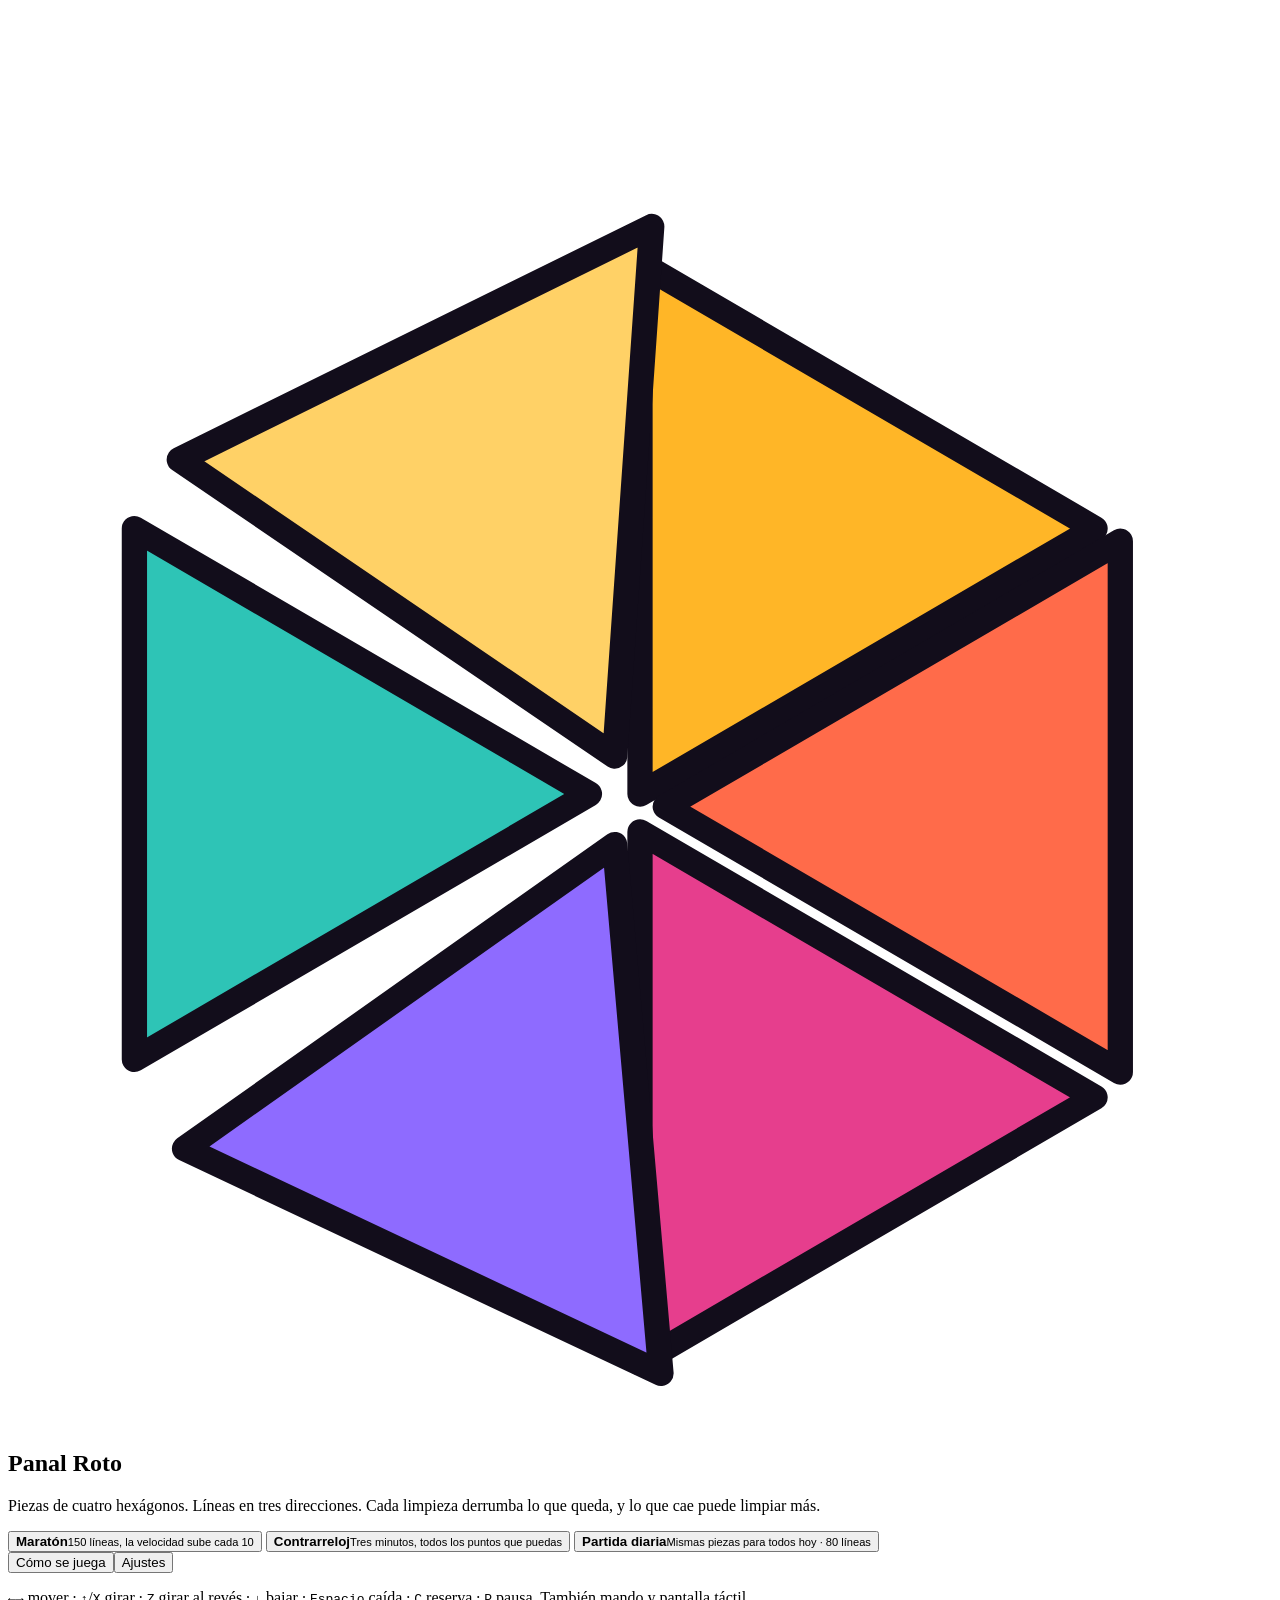
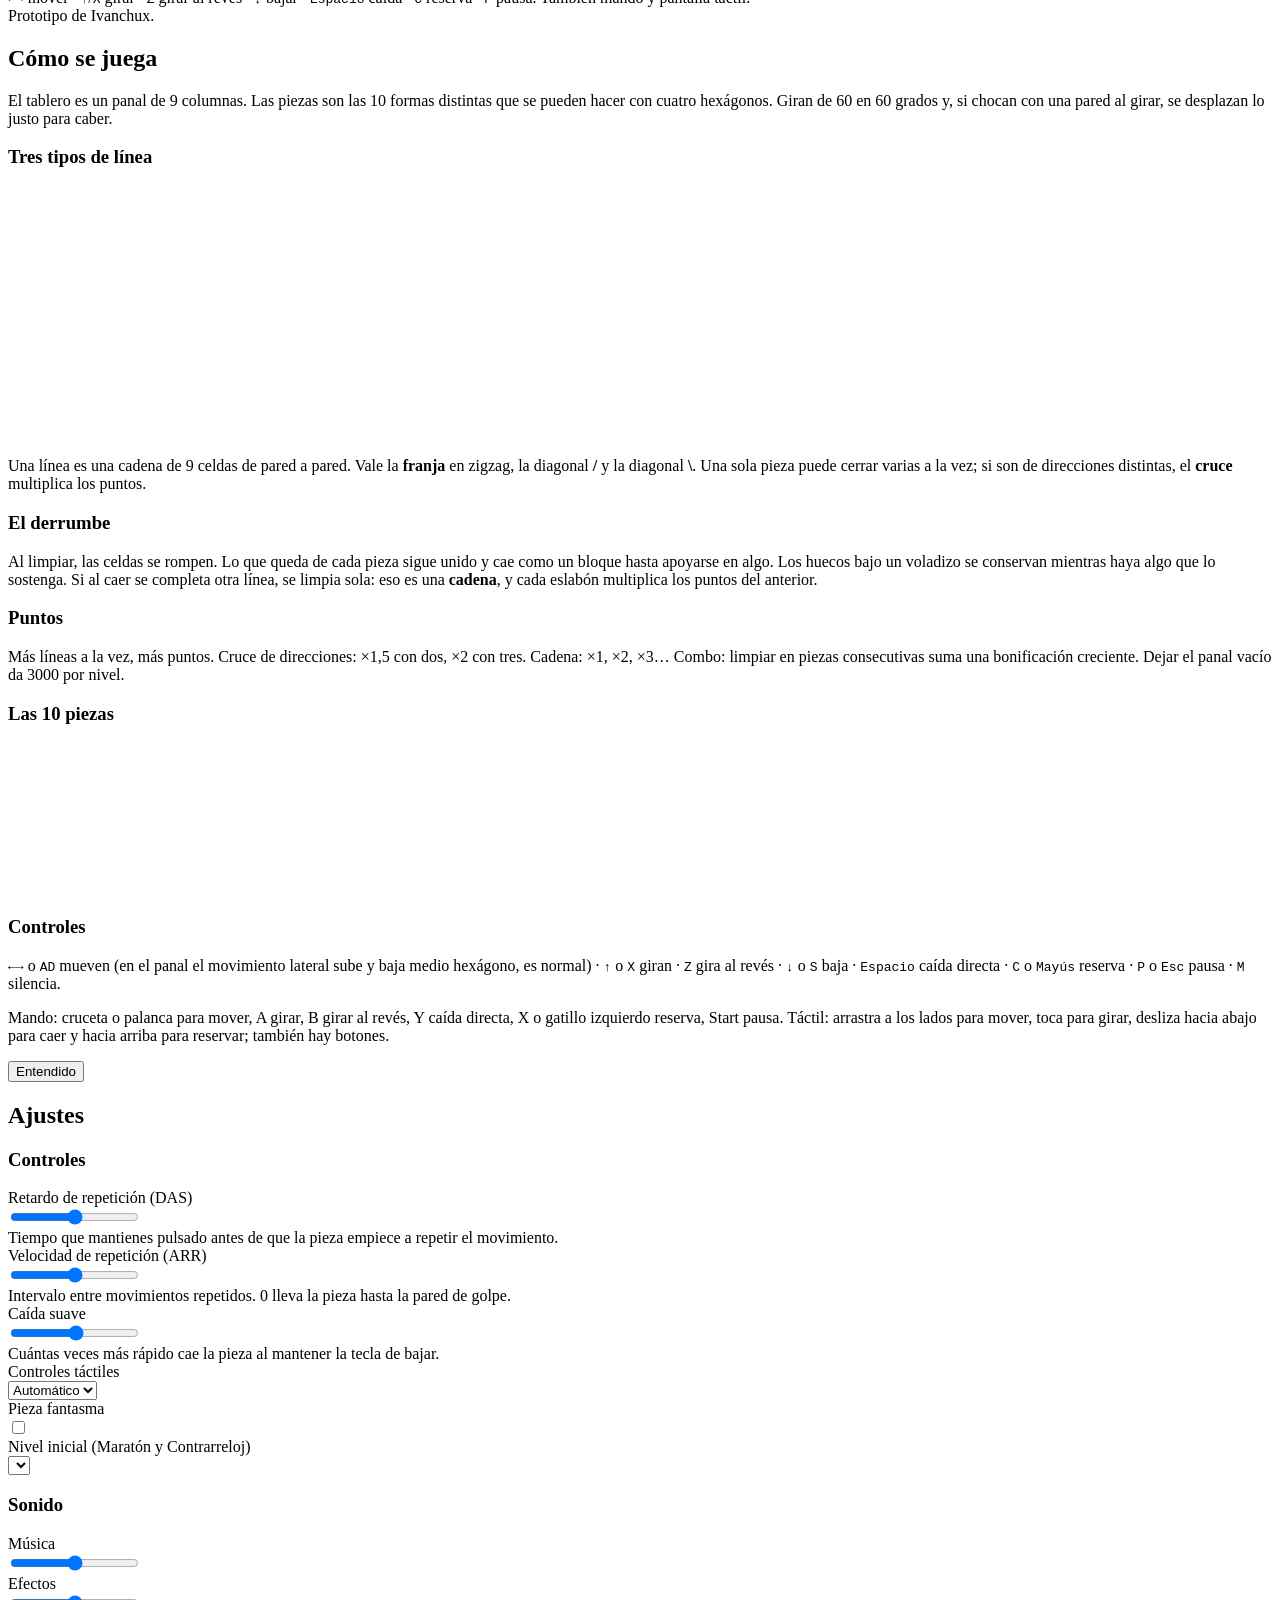
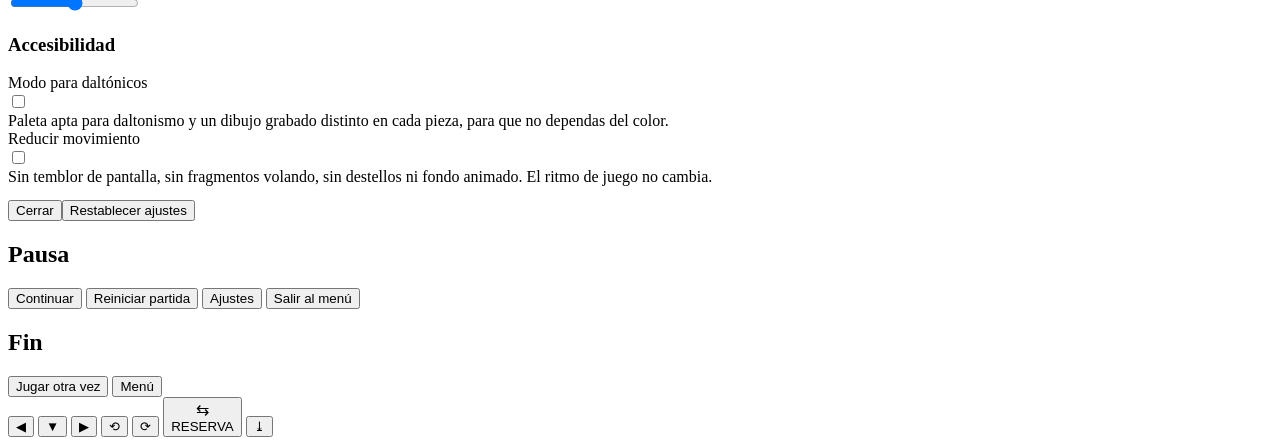
==== src/template.html @ 400edb69 "Add files via upload" ====
<!doctype html>
<html lang="es">
<head>
<meta charset="utf-8">
<meta name="viewport" content="width=device-width,initial-scale=1,viewport-fit=cover,user-scalable=no">
<title>Panal Roto</title>
<meta name="description" content="Panal Roto: puzle de caída sobre rejilla hexagonal. Líneas en tres direcciones y derrumbe en cadena. Por Ivanchux.">
<meta name="theme-color" content="#120d1b">
<link rel="icon" href="data:image/svg+xml,%3Csvg xmlns='http://www.w3.org/2000/svg' viewBox='-50 -50 100 100'%3E%3Cpath d='M0-42 36-21 0 0z' fill='%23ffb627'/%3E%3Cpath d='M36-21 36 21 0 0z' fill='%23ff6b4a'/%3E%3Cpath d='M36 21 0 42 0 0z' fill='%23e63e8d'/%3E%3Cpath d='M0 42-36 21 0 0z' fill='%238e6bff'/%3E%3Cpath d='M-36 21-36-21 0 0z' fill='%232ec4b6'/%3E%3C/svg%3E">
<style>
/*@@css@@*/
</style>
</head>
<body>
<div id="app">
  <div id="stage">
    <canvas id="cv" aria-label="Tablero de Panal Roto"></canvas>
    <div id="live" class="sr" role="status" aria-live="polite"></div>

    <!-- MENÚ -->
    <section id="menu" class="overlay on" aria-labelledby="t-menu">
      <div class="card">
        <div class="logo">
          <svg viewBox="-50 -50 100 100" aria-hidden="true">
            <g stroke="#120d1b" stroke-width="2" stroke-linejoin="round">
              <path d="M0-42 36-21 0 0z" fill="#ffb627"/>
              <path d="M38-20 38 22 2 1z" fill="#ff6b4a"/>
              <path d="M36 21 0 42 0 0z" fill="#e63e8d" transform="translate(0 3)"/>
              <path d="M0 42-36 21 0 0z" fill="#8e6bff" transform="translate(-2 4) rotate(-5 0 0)"/>
              <path d="M-36 21-36-21 0 0z" fill="#2ec4b6" transform="translate(-4 0)"/>
              <path d="M-36-21 0-42 0 0z" fill="#ffd166" transform="translate(-2 -3) rotate(4 0 0)"/>
            </g>
          </svg>
          <h1 id="t-menu">Panal Roto</h1>
        </div>
        <p class="tag">Piezas de cuatro hexágonos. Líneas en tres direcciones. Cada limpieza derrumba lo que queda, y lo que cae puede limpiar más.</p>
        <div class="stack">
          <button class="primary modebtn" data-mode="maraton"><span><b>Maratón</b><small>150 líneas, la velocidad sube cada 10</small></span><span class="best" id="best-maraton"></span></button>
          <button class="modebtn" data-mode="contrarreloj"><span><b>Contrarreloj</b><small>Tres minutos, todos los puntos que puedas</small></span><span class="best" id="best-contrarreloj"></span></button>
          <button class="modebtn" data-mode="diaria"><span><b>Partida diaria</b><small id="daily-sub">Mismas piezas para todos hoy · 80 líneas</small></span><span class="best" id="best-diaria"></span></button>
          <div class="row"><button id="b-how" style="flex:1">Cómo se juega</button><button id="b-set" style="flex:1">Ajustes</button></div>
        </div>
        <p class="foot"><kbd>←</kbd><kbd>→</kbd> mover · <kbd>↑</kbd>/<kbd>X</kbd> girar · <kbd>Z</kbd> girar al revés · <kbd>↓</kbd> bajar · <kbd>Espacio</kbd> caída · <kbd>C</kbd> reserva · <kbd>P</kbd> pausa. También mando y pantalla táctil.<br>Prototipo de Ivanchux.</p>
      </div>
    </section>

    <!-- CÓMO SE JUEGA -->
    <section id="how" class="overlay" aria-labelledby="t-how">
      <div class="card wide">
        <h2 id="t-how">Cómo se juega</h2>
        <p>El tablero es un panal de 9 columnas. Las piezas son las 10 formas distintas que se pueden hacer con cuatro hexágonos. Giran de 60 en 60 grados y, si chocan con una pared al girar, se desplazan lo justo para caber.</p>
        <h3>Tres tipos de línea</h3>
        <canvas id="how-lines" class="mini" width="720" height="250" aria-label="Los tres tipos de línea: franja, diagonal hacia arriba y diagonal hacia abajo"></canvas>
        <p>Una línea es una cadena de 9 celdas de pared a pared. Vale la <b>franja</b> en zigzag, la diagonal <b>/</b> y la diagonal <b>\</b>. Una sola pieza puede cerrar varias a la vez; si son de direcciones distintas, el <b>cruce</b> multiplica los puntos.</p>
        <h3>El derrumbe</h3>
        <p>Al limpiar, las celdas se rompen. Lo que queda de cada pieza sigue unido y cae como un bloque hasta apoyarse en algo. Los huecos bajo un voladizo se conservan mientras haya algo que lo sostenga. Si al caer se completa otra línea, se limpia sola: eso es una <b>cadena</b>, y cada eslabón multiplica los puntos del anterior.</p>
        <h3>Puntos</h3>
        <p>Más líneas a la vez, más puntos. Cruce de direcciones: ×1,5 con dos, ×2 con tres. Cadena: ×1, ×2, ×3… Combo: limpiar en piezas consecutivas suma una bonificación creciente. Dejar el panal vacío da 3000 por nivel.</p>
        <h3>Las 10 piezas</h3>
        <canvas id="how-pieces" class="mini" width="720" height="150" aria-label="Las diez piezas"></canvas>
        <h3>Controles</h3>
        <p><kbd>←</kbd><kbd>→</kbd> o <kbd>A</kbd><kbd>D</kbd> mueven (en el panal el movimiento lateral sube y baja medio hexágono, es normal) · <kbd>↑</kbd> o <kbd>X</kbd> giran · <kbd>Z</kbd> gira al revés · <kbd>↓</kbd> o <kbd>S</kbd> baja · <kbd>Espacio</kbd> caída directa · <kbd>C</kbd> o <kbd>Mayús</kbd> reserva · <kbd>P</kbd> o <kbd>Esc</kbd> pausa · <kbd>M</kbd> silencia.</p>
        <p>Mando: cruceta o palanca para mover, A girar, B girar al revés, Y caída directa, X o gatillo izquierdo reserva, Start pausa. Táctil: arrastra a los lados para mover, toca para girar, desliza hacia abajo para caer y hacia arriba para reservar; también hay botones.</p>
        <div class="row" style="margin-top:12px"><button class="primary" data-close>Entendido</button></div>
      </div>
    </section>

    <!-- AJUSTES -->
    <section id="settings" class="overlay" aria-labelledby="t-set">
      <div class="card wide">
        <h2 id="t-set">Ajustes</h2>
        <h3>Controles</h3>
        <div class="set"><label for="s-das">Retardo de repetición (DAS)</label><div class="ctl"><input id="s-das" type="range" min="60" max="300" step="5"><span class="val" id="v-das"></span></div><div class="hint">Tiempo que mantienes pulsado antes de que la pieza empiece a repetir el movimiento.</div></div>
        <div class="set"><label for="s-arr">Velocidad de repetición (ARR)</label><div class="ctl"><input id="s-arr" type="range" min="0" max="120" step="5"><span class="val" id="v-arr"></span></div><div class="hint">Intervalo entre movimientos repetidos. 0 lleva la pieza hasta la pared de golpe.</div></div>
        <div class="set"><label for="s-soft">Caída suave</label><div class="ctl"><input id="s-soft" type="range" min="5" max="40" step="1"><span class="val" id="v-soft"></span></div><div class="hint">Cuántas veces más rápido cae la pieza al mantener la tecla de bajar.</div></div>
        <div class="set"><label for="s-touch">Controles táctiles</label><div class="ctl"><select id="s-touch"><option value="auto">Automático</option><option value="on">Siempre</option><option value="off">Nunca</option></select></div></div>
        <div class="set"><label for="s-ghost">Pieza fantasma</label><div class="ctl"><input id="s-ghost" type="checkbox"></div></div>
        <div class="set"><label for="s-level">Nivel inicial (Maratón y Contrarreloj)</label><div class="ctl"><select id="s-level"></select></div></div>
        <h3>Sonido</h3>
        <div class="set"><label for="s-mus">Música</label><div class="ctl"><input id="s-mus" type="range" min="0" max="100" step="1"><span class="val" id="v-mus"></span></div></div>
        <div class="set"><label for="s-sfx">Efectos</label><div class="ctl"><input id="s-sfx" type="range" min="0" max="100" step="1"><span class="val" id="v-sfx"></span></div></div>
        <h3>Accesibilidad</h3>
        <div class="set"><label for="s-cb">Modo para daltónicos</label><div class="ctl"><input id="s-cb" type="checkbox"></div><div class="hint">Paleta apta para daltonismo y un dibujo grabado distinto en cada pieza, para que no dependas del color.</div></div>
        <div class="set"><label for="s-rm">Reducir movimiento</label><div class="ctl"><input id="s-rm" type="checkbox"></div><div class="hint">Sin temblor de pantalla, sin fragmentos volando, sin destellos ni fondo animado. El ritmo de juego no cambia.</div></div>
        <div class="row" style="margin-top:14px"><button class="primary" data-close>Cerrar</button><button id="b-reset">Restablecer ajustes</button></div>
      </div>
    </section>

    <!-- PAUSA -->
    <section id="pause" class="overlay" aria-labelledby="t-pause">
      <div class="card">
        <h2 id="t-pause">Pausa</h2>
        <div class="stack">
          <button class="primary" id="p-resume">Continuar</button>
          <button id="p-restart">Reiniciar partida</button>
          <button id="p-set">Ajustes</button>
          <button id="p-menu">Salir al menú</button>
        </div>
      </div>
    </section>

    <!-- FIN -->
    <section id="over" class="overlay" aria-labelledby="t-over">
      <div class="card">
        <h2 id="t-over">Fin</h2>
        <p id="over-sub" class="tag" style="margin:0"></p>
        <table class="stats" id="over-stats"></table>
        <div class="stack">
          <button class="primary" id="o-again">Jugar otra vez</button>
          <button id="o-share" hidden>Copiar resultado</button>
          <button id="o-menu">Menú</button>
        </div>
      </div>
    </section>
  </div>

  <div id="touch" aria-label="Controles táctiles">
    <button data-act="left" aria-label="Mover a la izquierda">◀</button>
    <button data-act="down" aria-label="Bajar">▼</button>
    <button data-act="right" aria-label="Mover a la derecha">▶</button>
    <button data-act="ccw" class="act" aria-label="Girar al revés">⟲</button>
    <button data-act="cw" class="act" aria-label="Girar">⟳</button>
    <button data-act="hold" class="act" aria-label="Reserva"><div style="font-size:16px">⇆</div><span>RESERVA</span></button>
    <button data-act="drop" class="act" aria-label="Caída directa">⤓</button>
  </div>
</div>

<script id="engine">
/*@@engine@@*/
</script>
<script id="juego">
/*@@render@@*/
/*@@audio@@*/
/*@@app@@*/
</script>
</body>
</html>
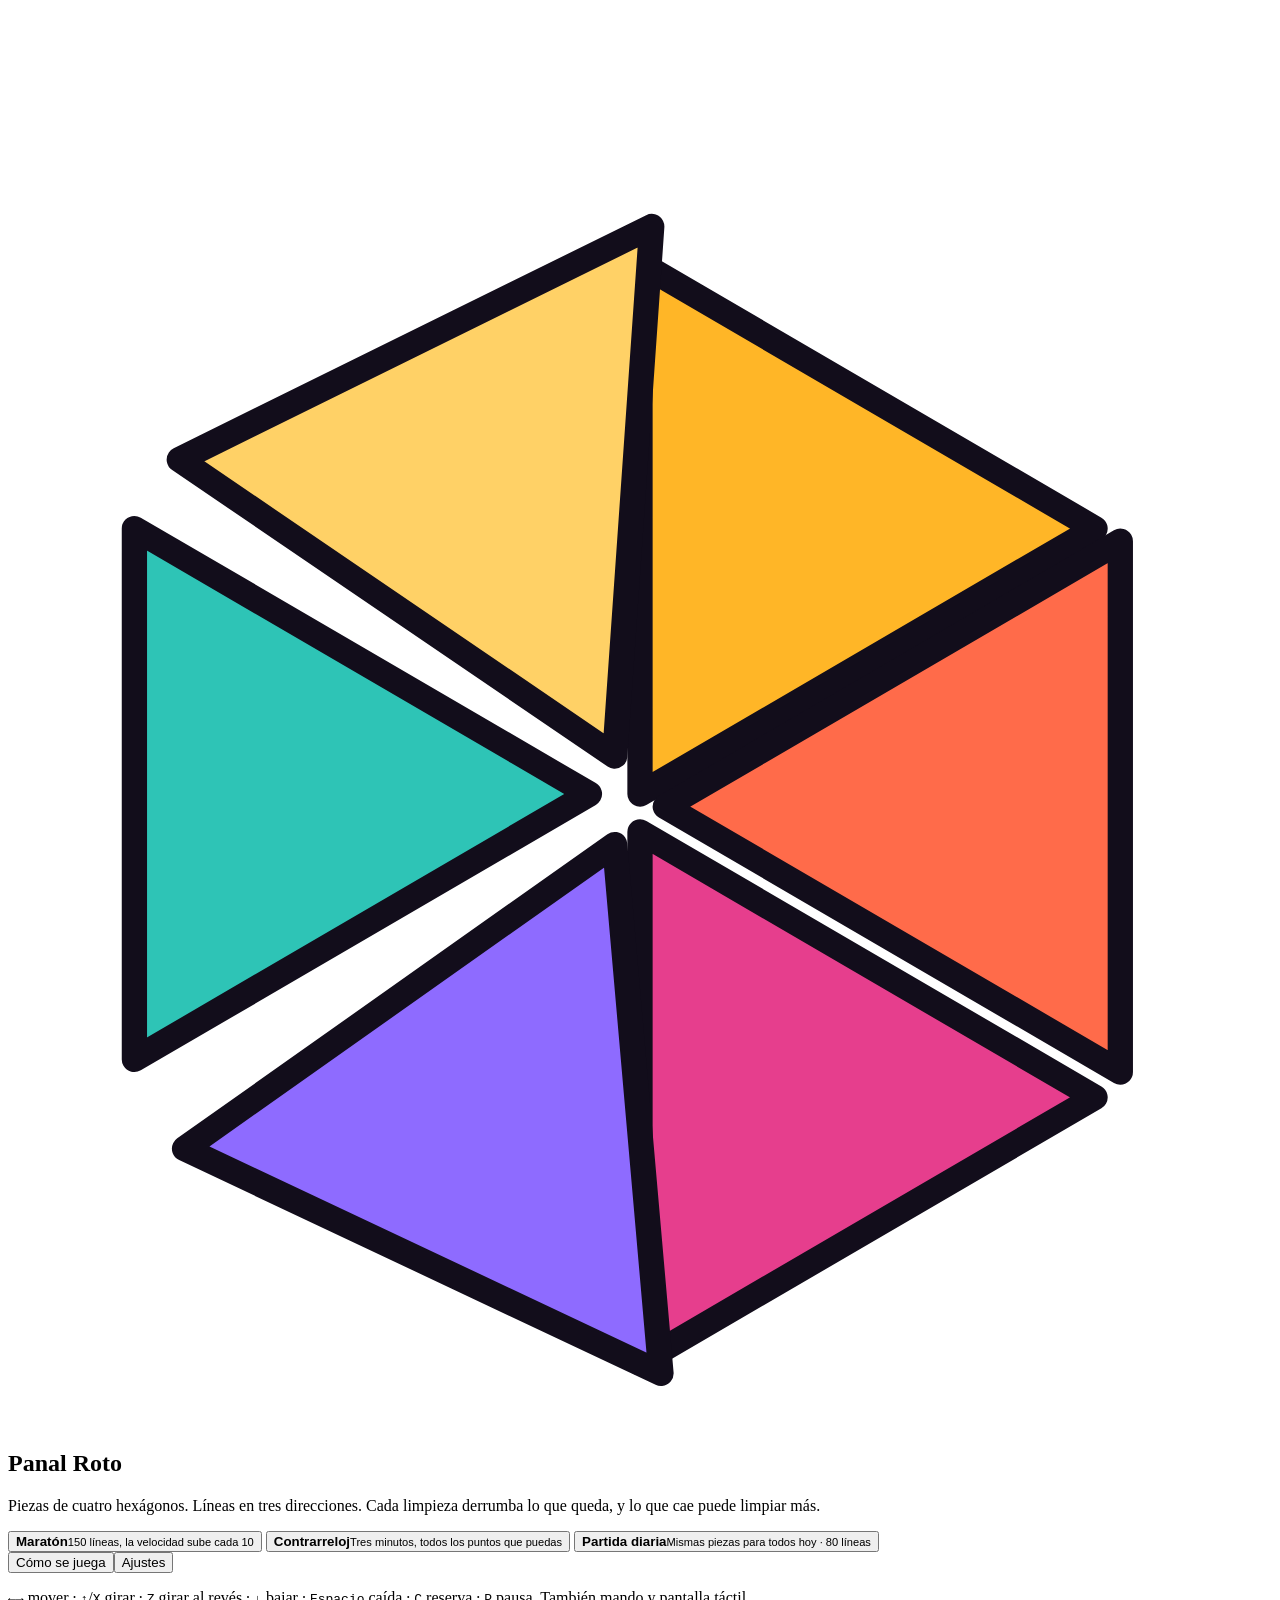
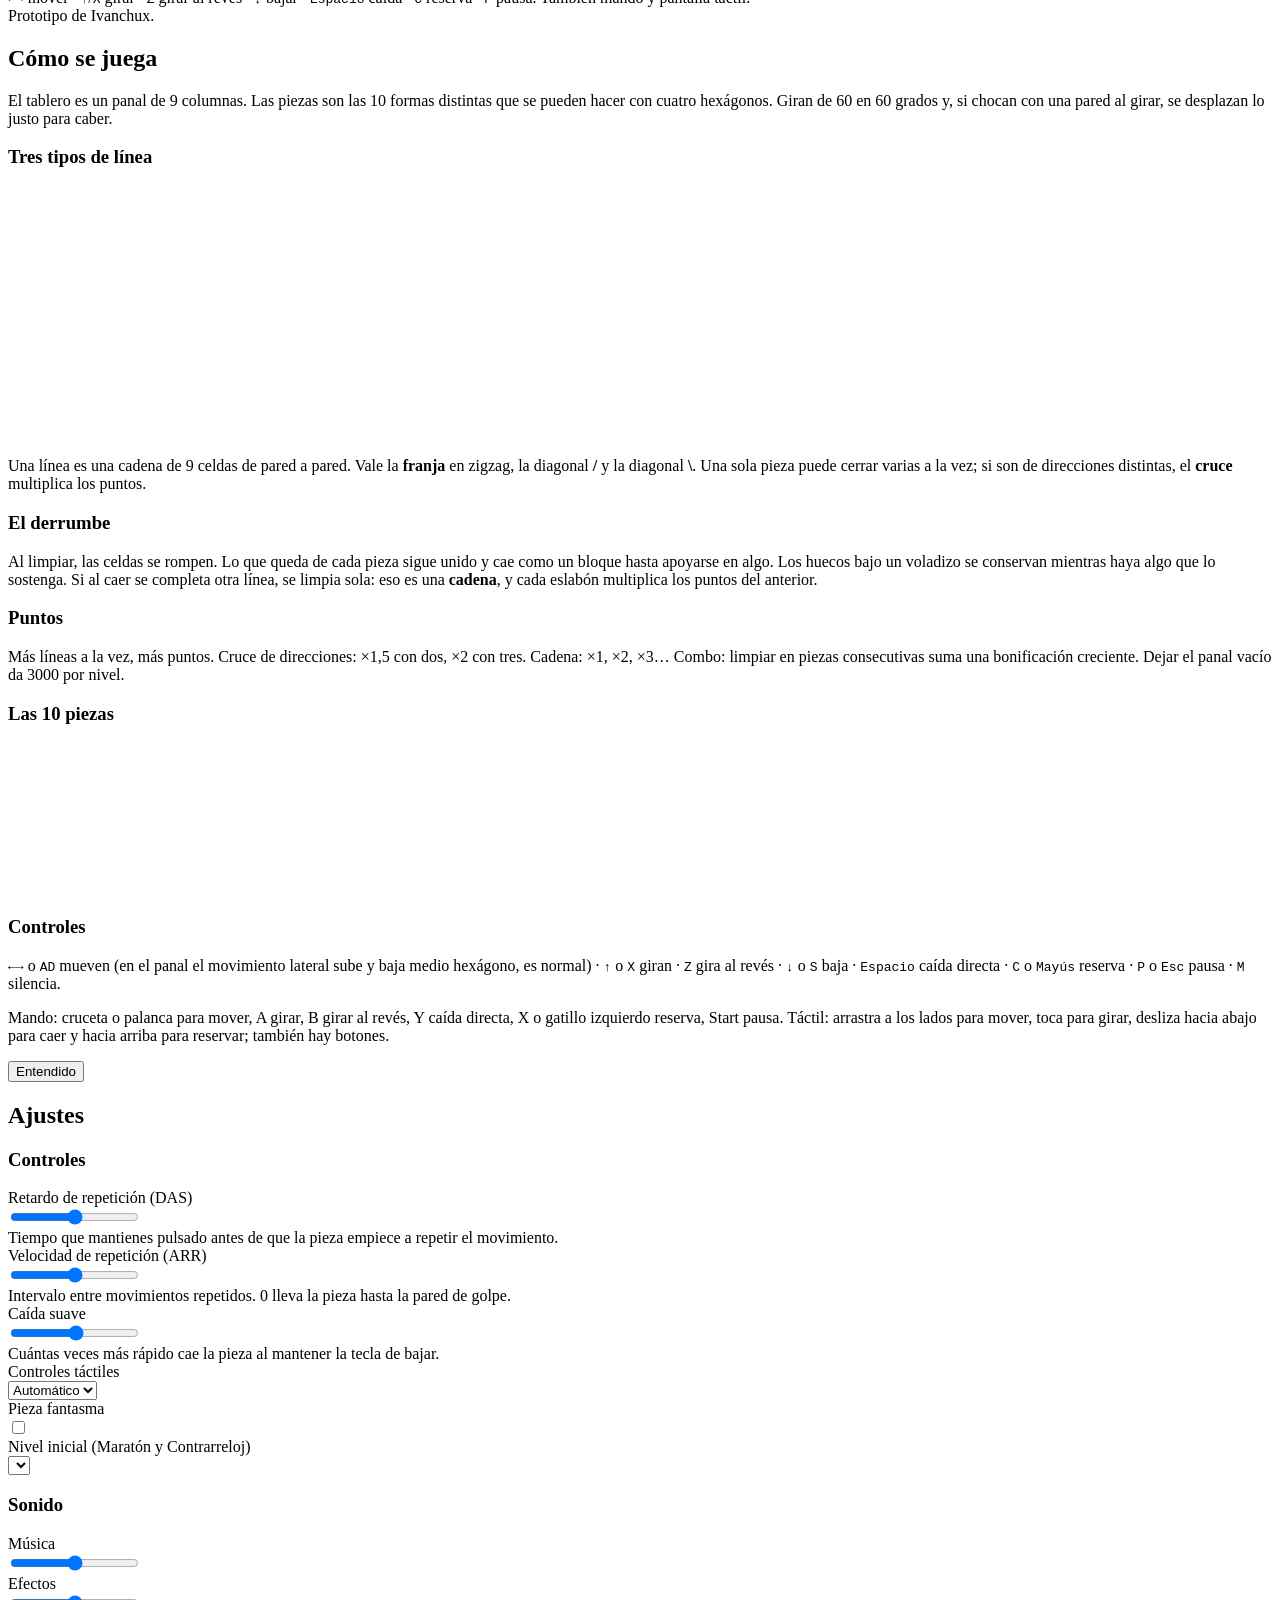
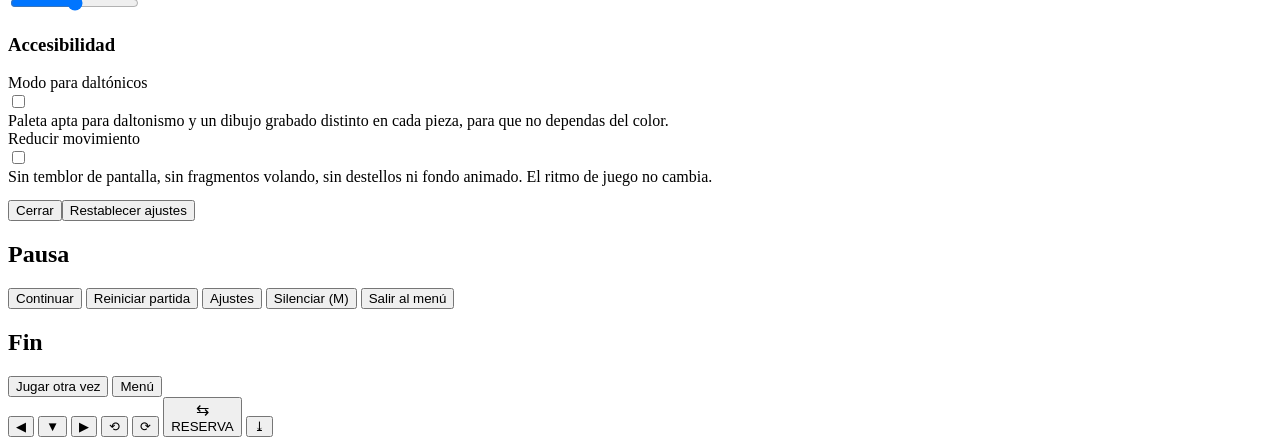
==== commit d25711f5: "Paquete para itch.io: pantalla completa, silencio en pausa, script dist y kit" ====
--- a/src/template.html
+++ b/src/template.html
@@ -7,6 +7,13 @@
 <meta name="description" content="Panal Roto: puzle de caída sobre rejilla hexagonal. Líneas en tres direcciones y derrumbe en cadena. Por Ivanchux.">
 <meta name="theme-color" content="#120d1b">
 <link rel="icon" href="data:image/svg+xml,%3Csvg xmlns='http://www.w3.org/2000/svg' viewBox='-50 -50 100 100'%3E%3Cpath d='M0-42 36-21 0 0z' fill='%23ffb627'/%3E%3Cpath d='M36-21 36 21 0 0z' fill='%23ff6b4a'/%3E%3Cpath d='M36 21 0 42 0 0z' fill='%23e63e8d'/%3E%3Cpath d='M0 42-36 21 0 0z' fill='%238e6bff'/%3E%3Cpath d='M-36 21-36-21 0 0z' fill='%232ec4b6'/%3E%3C/svg%3E">
+<link rel="icon" type="image/png" sizes="32x32" href="favicon-32.png">
+<link rel="apple-touch-icon" href="apple-touch-icon.png">
+<meta property="og:type" content="website">
+<meta property="og:title" content="Panal Roto">
+<meta property="og:description" content="Puzle de caída sobre rejilla hexagonal. Líneas en tres direcciones y derrumbe en cadena.">
+<meta property="og:image" content="https://ivanchux.github.io/panal-roto/capturas/banner.png">
+<meta name="twitter:card" content="summary_large_image">
 <style>
 /*@@css@@*/
 </style>
@@ -38,7 +45,7 @@
           <button class="primary modebtn" data-mode="maraton"><span><b>Maratón</b><small>150 líneas, la velocidad sube cada 10</small></span><span class="best" id="best-maraton"></span></button>
           <button class="modebtn" data-mode="contrarreloj"><span><b>Contrarreloj</b><small>Tres minutos, todos los puntos que puedas</small></span><span class="best" id="best-contrarreloj"></span></button>
           <button class="modebtn" data-mode="diaria"><span><b>Partida diaria</b><small id="daily-sub">Mismas piezas para todos hoy · 80 líneas</small></span><span class="best" id="best-diaria"></span></button>
-          <div class="row"><button id="b-how" style="flex:1">Cómo se juega</button><button id="b-set" style="flex:1">Ajustes</button></div>
+          <div class="row"><button id="b-how" style="flex:1">Cómo se juega</button><button id="b-set" style="flex:1">Ajustes</button><button id="b-fs" style="flex:1" hidden>Pantalla completa</button></div>
         </div>
         <p class="foot"><kbd>←</kbd><kbd>→</kbd> mover · <kbd>↑</kbd>/<kbd>X</kbd> girar · <kbd>Z</kbd> girar al revés · <kbd>↓</kbd> bajar · <kbd>Espacio</kbd> caída · <kbd>C</kbd> reserva · <kbd>P</kbd> pausa. También mando y pantalla táctil.<br>Prototipo de Ivanchux.</p>
       </div>
@@ -94,6 +101,8 @@
           <button class="primary" id="p-resume">Continuar</button>
           <button id="p-restart">Reiniciar partida</button>
           <button id="p-set">Ajustes</button>
+          <button id="p-mute">Silenciar (M)</button>
+          <button id="p-fs" hidden>Pantalla completa (F)</button>
           <button id="p-menu">Salir al menú</button>
         </div>
       </div>
